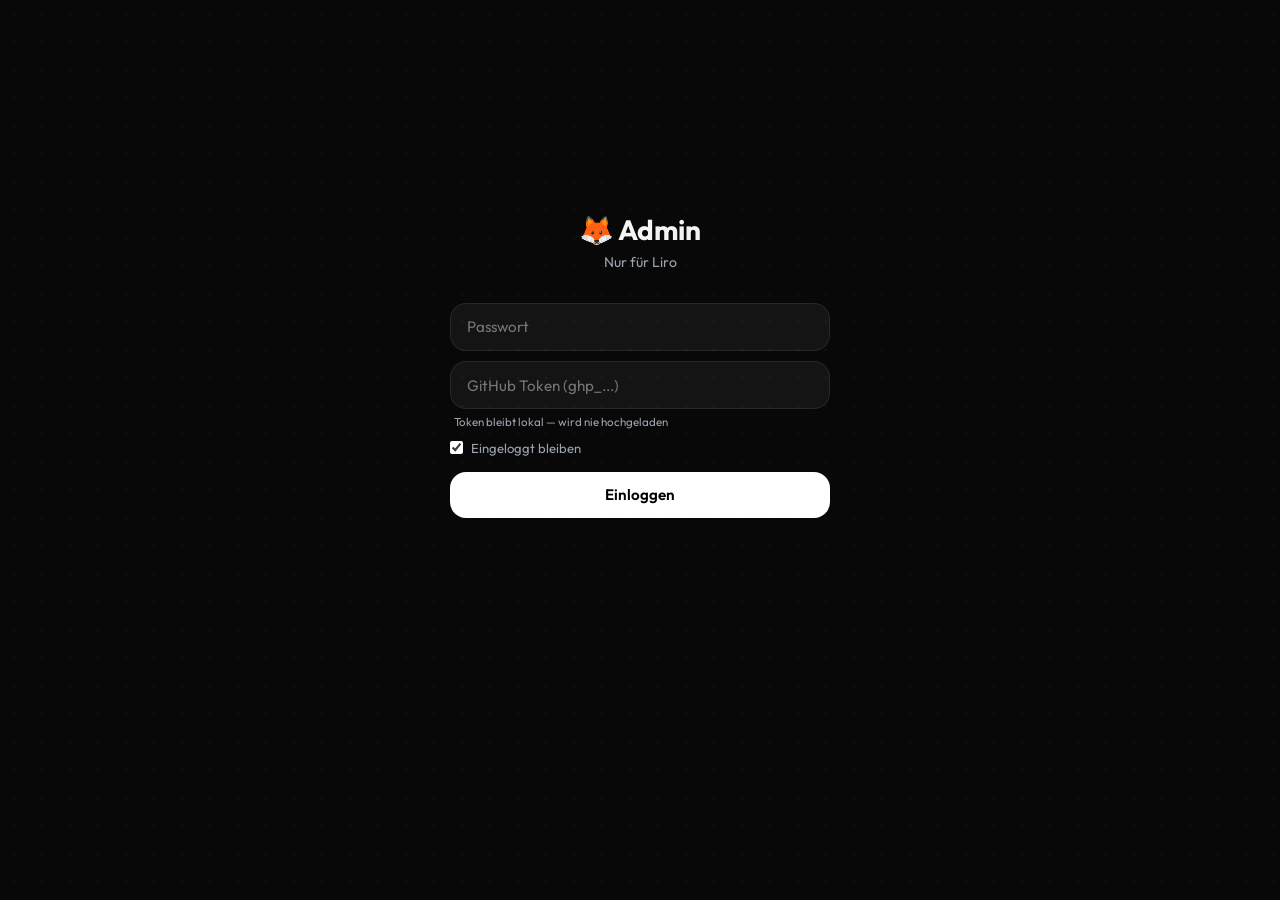
==== admin/index.html @ 48fbfc2f "Update index.html" ====
<!DOCTYPE html>
<html lang="de">
<head>
  <meta charset="UTF-8">
  <meta name="viewport" content="width=device-width, initial-scale=1.0">
  <title>Liro — Admin</title>
  <meta name="robots" content="noindex, nofollow">
  <link rel="preconnect" href="https://fonts.googleapis.com">
  <link href="https://fonts.googleapis.com/css2?family=Outfit:wght@400;500;600;700&display=swap" rel="stylesheet">
  <style>
    *, *::before, *::after { box-sizing: border-box; margin: 0; padding: 0; }
    :root { --bg: #080808; --surface: rgba(255,255,255,0.05); --border: rgba(255,255,255,0.08); --text: #f4f4f5; --text-muted: #9ca3af; --radius: 16px; }
    body { font-family: "Outfit", system-ui, sans-serif; background: var(--bg); background-image: radial-gradient(rgba(255,255,255,0.04) 1px, transparent 1px); background-size: 28px 28px; color: var(--text); min-height: 100dvh; display: flex; align-items: flex-start; justify-content: center; padding: 2rem 1.25rem 4rem; }
    .login { width: 100%; max-width: 380px; text-align: center; margin-top: 20vh; }
    .login__title { font-size: 1.75rem; font-weight: 700; margin-bottom: 0.35rem; }
    .login__sub { font-size: 0.88rem; color: var(--text-muted); margin-bottom: 2rem; }
    .input { width: 100%; padding: 0.85rem 1rem; background: var(--surface); border: 1px solid var(--border); border-radius: var(--radius); color: var(--text); font-family: inherit; font-size: 0.95rem; outline: none; margin-bottom: 0.65rem; transition: border-color 0.2s; }
    .input:focus { border-color: rgba(255,255,255,0.3); }
    .input__hint { font-size: 0.72rem; color: var(--text-muted); text-align: left; margin-top: -0.35rem; margin-bottom: 0.65rem; padding-left: 0.25rem; }
    .remember-row { display: flex; align-items: center; gap: 0.5rem; margin-bottom: 1rem; font-size: 0.82rem; color: var(--text-muted); cursor: pointer; text-align: left; }
    .remember-row input { width: auto; margin: 0; accent-color: white; cursor: pointer; }
    .btn { display: inline-flex; align-items: center; justify-content: center; gap: 0.5rem; width: 100%; padding: 0.85rem 1rem; font-family: inherit; font-size: 0.95rem; font-weight: 600; color: #000; background: #fff; border: none; border-radius: var(--radius); cursor: pointer; transition: opacity 0.2s, transform 0.2s; }
    .btn:hover { opacity: 0.9; transform: translateY(-2px); }
    .btn:disabled { opacity: 0.4; cursor: not-allowed; transform: none; }
    .btn--ghost { background: var(--surface); border: 1px solid var(--border); color: var(--text); width: auto; padding: 0.55rem 1rem; font-size: 0.82rem; }
    .login__error { color: #ff6b6b; font-size: 0.82rem; margin-top: 0.65rem; display: none; }

    .admin { display: none; width: 100%; max-width: 740px; }
    .admin__header { display: flex; align-items: center; justify-content: space-between; margin-bottom: 1.5rem; }
    .admin__title { font-size: 1.4rem; font-weight: 700; }

    .tabs { display: flex; gap: 0; margin-bottom: 1.75rem; border-bottom: 1px solid var(--border); overflow-x: auto; scrollbar-width: none; }
    .tabs::-webkit-scrollbar { display: none; }
    .tab-btn { flex-shrink: 0; padding: 0.6rem 1rem; font-family: inherit; font-size: 0.82rem; font-weight: 600; color: var(--text-muted); background: none; border: none; border-bottom: 2px solid transparent; cursor: pointer; transition: color 0.2s, border-color 0.2s; margin-bottom: -1px; white-space: nowrap; }
    .tab-btn.is-active { color: var(--text); border-bottom-color: white; }
    .tab-panel { display: none; }
    .tab-panel.is-active { display: block; }

    .card { background: var(--surface); border: 1px solid var(--border); border-radius: var(--radius); padding: 1.5rem; margin-bottom: 1.25rem; }
    .card__title { font-size: 0.68rem; font-weight: 600; letter-spacing: 0.12em; text-transform: uppercase; color: var(--text-muted); margin-bottom: 1rem; padding-bottom: 0.6rem; border-bottom: 1px solid var(--border); }

    .field { margin-bottom: 1rem; }
    .field:last-child { margin-bottom: 0; }
    .field__label { font-size: 0.72rem; font-weight: 600; color: var(--text-muted); margin-bottom: 0.4rem; display: block; text-transform: uppercase; letter-spacing: 0.07em; }
    .field__input, .field__textarea { width: 100%; padding: 0.75rem 0.9rem; background: rgba(255,255,255,0.04); border: 1px solid var(--border); border-radius: 10px; color: var(--text); font-family: inherit; font-size: 0.9rem; outline: none; transition: border-color 0.2s; }
    .field__input:focus, .field__textarea:focus { border-color: rgba(255,255,255,0.3); }
    .field__textarea { resize: vertical; min-height: 80px; line-height: 1.6; }
    .field__hint { font-size: 0.7rem; color: var(--text-muted); margin-top: 0.3rem; }
    .fields-2 { display: grid; grid-template-columns: 1fr 1fr; gap: 0.75rem; }
    .fields-3 { display: grid; grid-template-columns: 1fr 1fr 1fr; gap: 0.75rem; }

    /* Kollegen Editor */
    .collab-editor { display: flex; flex-direction: column; gap: 0.75rem; }
    .collab-row { display: grid; grid-template-columns: 1fr 1fr 1fr; gap: 0.65rem; align-items: end; background: rgba(255,255,255,0.03); border: 1px solid var(--border); border-radius: 12px; padding: 1rem; }
    .collab-row__del { width: 100%; padding: 0.6rem; font-family: inherit; font-size: 0.78rem; font-weight: 600; color: #ff6b6b; background: rgba(255,107,107,0.08); border: 1px solid rgba(255,107,107,0.2); border-radius: 8px; cursor: pointer; transition: background 0.2s; }
    .collab-row__del:hover { background: rgba(255,107,107,0.15); }
    .add-collab-btn { display: flex; align-items: center; justify-content: center; gap: 0.4rem; width: 100%; padding: 0.75rem; font-family: inherit; font-size: 0.85rem; font-weight: 600; color: var(--text-muted); background: rgba(255,255,255,0.03); border: 1px dashed var(--border); border-radius: 12px; cursor: pointer; transition: border-color 0.2s, color 0.2s; margin-top: 0.5rem; }
    .add-collab-btn:hover { border-color: rgba(255,255,255,0.25); color: var(--text); }

    /* Links Editor */
    .link-row { display: grid; grid-template-columns: 80px 1fr 1fr; gap: 0.65rem; align-items: end; background: rgba(255,255,255,0.03); border: 1px solid var(--border); border-radius: 12px; padding: 1rem; margin-bottom: 0.75rem; }
    .link-platform { font-size: 0.78rem; font-weight: 700; color: var(--text-muted); padding-top: 0.5rem; }

    /* Upload */
    .upload-zone { border: 2px dashed var(--border); border-radius: 12px; padding: 2rem 1.5rem; text-align: center; cursor: pointer; transition: border-color 0.2s, background 0.2s; margin-bottom: 1rem; }
    .upload-zone:hover, .upload-zone.drag-over { border-color: rgba(255,255,255,0.3); background: rgba(255,255,255,0.03); }
    .upload-zone__icon { font-size: 1.75rem; margin-bottom: 0.4rem; }
    .upload-zone__text { font-size: 0.88rem; color: var(--text-muted); }
    .upload-zone__text strong { color: var(--text); }
    #file-input { display: none; }
    .preview-grid { display: grid; grid-template-columns: repeat(auto-fill, minmax(110px, 1fr)); gap: 0.65rem; margin-bottom: 1rem; }
    .preview-item { position: relative; aspect-ratio: 4/3; border-radius: 10px; overflow: hidden; border: 1px solid var(--border); }
    .preview-item img { width: 100%; height: 100%; object-fit: cover; display: block; }
    .preview-item__remove { position: absolute; top: 4px; right: 4px; width: 22px; height: 22px; background: rgba(0,0,0,0.8); border: 1px solid rgba(255,255,255,0.2); border-radius: 50%; color: white; font-size: 0.8rem; cursor: pointer; display: flex; align-items: center; justify-content: center; }
    .preview-item__name { position: absolute; bottom: 0; left: 0; right: 0; background: rgba(0,0,0,0.65); font-size: 0.6rem; padding: 3px 5px; color: var(--text-muted); white-space: nowrap; overflow: hidden; text-overflow: ellipsis; }
    .current-grid { display: grid; grid-template-columns: repeat(auto-fill, minmax(100px, 1fr)); gap: 0.65rem; }
    .current-item { position: relative; aspect-ratio: 4/3; border-radius: 10px; overflow: hidden; border: 1px solid var(--border); }
    .current-item img { width: 100%; height: 100%; object-fit: cover; display: block; }
    .current-item__label { position: absolute; bottom: 0; left: 0; right: 0; background: rgba(0,0,0,0.7); font-size: 0.62rem; padding: 3px 5px; color: var(--text-muted); text-align: center; }
    .gallery-editor { display: flex; flex-direction: column; gap: 1rem; }
    .gallery-editor-item { display: grid; grid-template-columns: 110px 1fr; gap: 1rem; align-items: start; background: rgba(255,255,255,0.03); border: 1px solid var(--border); border-radius: 12px; padding: 1rem; }
    .gallery-editor-item__img { aspect-ratio: 4/3; border-radius: 8px; overflow: hidden; border: 1px solid var(--border); }
    .gallery-editor-item__img img { width: 100%; height: 100%; object-fit: cover; display: block; }
    .gallery-editor-item__fields { display: flex; flex-direction: column; gap: 0.6rem; }
    .gallery-editor-item__name { font-size: 0.68rem; font-weight: 600; color: var(--text-muted); text-transform: uppercase; letter-spacing: 0.07em; }

    .status { font-size: 0.82rem; padding: 0.65rem 0.85rem; border-radius: 10px; margin-top: 0.75rem; display: none; }
    .status--success { background: rgba(74,222,128,0.1); border: 1px solid rgba(74,222,128,0.2); color: #4ade80; }
    .status--error { background: rgba(255,107,107,0.1); border: 1px solid rgba(255,107,107,0.2); color: #ff6b6b; }
    .status--loading { background: rgba(255,255,255,0.05); border: 1px solid var(--border); color: var(--text-muted); }
    .progress-bar-wrap { height: 4px; background: rgba(255,255,255,0.08); border-radius: 99px; overflow: hidden; margin-top: 0.75rem; display: none; }
    .progress-bar { height: 100%; background: white; border-radius: 99px; width: 0%; transition: width 0.3s ease; }

    @media (max-width: 520px) {
      .fields-2, .fields-3, .collab-row, .link-row { grid-template-columns: 1fr; }
      .gallery-editor-item { grid-template-columns: 80px 1fr; }
    }
  </style>
</head>
<body>

  <div class="login" id="login-screen">
    <p class="login__title">🦊 Admin</p>
    <p class="login__sub">Nur für Liro</p>
    <input type="password" class="input" id="pw-input" placeholder="Passwort">
    <input type="password" class="input" id="token-input" placeholder="GitHub Token (ghp_...)">
    <p class="input__hint">Token bleibt lokal — wird nie hochgeladen</p>
    <label class="remember-row"><input type="checkbox" id="remember-me" checked> Eingeloggt bleiben</label>
    <button class="btn" id="pw-btn">Einloggen</button>
    <p class="login__error" id="pw-error"></p>
  </div>

  <div class="admin" id="admin-panel">
    <div class="admin__header">
      <p class="admin__title">🦊 Admin</p>
      <button class="btn btn--ghost" id="logout-btn">Ausloggen</button>
    </div>
    <div class="tabs">
      <button class="tab-btn is-active" data-tab="gallery">📸 Galerie</button>
      <button class="tab-btn" data-tab="captions">✍️ Bild-Texte</button>
      <button class="tab-btn" data-tab="profil">👤 Profil</button>
      <button class="tab-btn" data-tab="links">🔗 Links & Kollegen</button>
    </div>

    <!-- Tab: Galerie -->
    <div class="tab-panel is-active" id="tab-gallery">
      <div class="card">
        <p class="card__title">Bilder hochladen</p>
        <div class="upload-zone" id="upload-zone">
          <div class="upload-zone__icon">📸</div>
          <p class="upload-zone__text"><strong>Klicken</strong> oder Bilder reinziehen</p>
          <p class="upload-zone__text" style="font-size:0.78rem;margin-top:0.3rem">PNG, JPG — mehrere gleichzeitig</p>
        </div>
        <input type="file" id="file-input" accept="image/png,image/jpeg,image/webp" multiple>
        <div class="preview-grid" id="preview-grid"></div>
        <button class="btn" id="upload-btn" disabled>Hochladen</button>
        <div class="progress-bar-wrap" id="progress-wrap"><div class="progress-bar" id="progress-bar"></div></div>
        <div class="status" id="upload-status"></div>
      </div>
      <div class="card">
        <p class="card__title">Aktuelle Galerie</p>
        <div class="current-grid" id="current-grid"><p style="font-size:0.82rem;color:var(--text-muted)">Lädt...</p></div>
      </div>
    </div>

    <!-- Tab: Bild-Texte -->
    <div class="tab-panel" id="tab-captions">
      <div class="card">
        <p class="card__title">Titel & Text pro Bild</p>
        <p style="font-size:0.82rem;color:var(--text-muted);margin-bottom:1.25rem">Wird unter dem Bild angezeigt wenn man es in der Lightbox öffnet.</p>
        <div class="gallery-editor" id="gallery-editor"><p style="font-size:0.82rem;color:var(--text-muted)">Lädt...</p></div>
        <button class="btn" id="save-captions-btn" style="margin-top:1.25rem">💾 Bild-Texte speichern</button>
        <div class="status" id="captions-status"></div>
      </div>
    </div>

    <!-- Tab: Profil -->
    <div class="tab-panel" id="tab-profil">
      <div class="card">
        <p class="card__title">Hauptseite — Profil</p>
        <div class="field"><label class="field__label">Name</label><input class="field__input" id="ed-name" value="Liro"></div>
        <div class="field"><label class="field__label">Badge</label><input class="field__input" id="ed-badge" value="VRChat Creator"></div>
        <div class="field"><label class="field__label">Tags (kommagetrennt)</label><input class="field__input" id="ed-tags" value="🦊 Fox, VR, DE"><p class="field__hint">Beispiel: 🦊 Fox, VR, DE</p></div>
        <div class="field"><label class="field__label">Catchphrase</label><input class="field__input" id="ed-catchphrase" value="Direkt, ehrlich & viel Quatsch :3"></div>
        <div class="field"><label class="field__label">Bio (Kurztext)</label><input class="field__input" id="ed-bio" value="VRChat · Streams · Content"></div>
      </div>
      <div class="card">
        <p class="card__title">Über mich — Steckbrief</p>
        <div class="fields-2">
          <div class="field"><label class="field__label">Name</label><input class="field__input" id="ed-fact-name" value="Liro / Leon"></div>
          <div class="field"><label class="field__label">Alter</label><input class="field__input" id="ed-fact-age" value="19"></div>
          <div class="field"><label class="field__label">Größe</label><input class="field__input" id="ed-fact-height" value="1,78 m"></div>
          <div class="field"><label class="field__label">Herkunft</label><input class="field__input" id="ed-fact-origin" value="🇩🇪 Deutschland"></div>
        </div>
      </div>
      <div class="card">
        <p class="card__title">Über mich — Texte</p>
        <div class="field"><label class="field__label">Zitat (kursiv im Hero)</label><input class="field__input" id="ed-quote" value="Direkt, ehrlich & viel Quatsch :3"></div>
        <div class="field"><label class="field__label">Absatz 1</label><textarea class="field__textarea" id="ed-bio1">Moin — ich bin Liro und mache vor allem VRChat-Content: streame, schneide Videos und viel Chaos mit der Community :3</textarea></div>
        <div class="field"><label class="field__label">Absatz 2</label><textarea class="field__textarea" id="ed-bio2">Ich bin eine direkte Person und freue mich immer über neue Bekanntschaften. Wenn du quatschen oder mitmachen willst, meld dich gern!</textarea></div>
      </div>
      <button class="btn" id="save-profil-btn">💾 Profil speichern</button>
      <div class="status" id="profil-status"></div>
    </div>

    <!-- Tab: Links & Kollegen -->
    <div class="tab-panel" id="tab-links">
      <div class="card">
        <p class="card__title">Social Links</p>
        <div id="links-editor">
          <div class="link-row"><div class="link-platform">TikTok</div><div class="field"><label class="field__label">Label</label><input class="field__input" data-link="tiktok" data-type="label" value="TikTok"></div><div class="field"><label class="field__label">Hint</label><input class="field__input" data-link="tiktok" data-type="hint" value="Hauptplattform — @liro7160"></div></div>
          <div class="link-row"><div class="link-platform">Discord</div><div class="field"><label class="field__label">Label</label><input class="field__input" data-link="discord" data-type="label" value="Discord"></div><div class="field"><label class="field__label">Hint</label><input class="field__input" data-link="discord" data-type="hint" value="Liro/Ryio Community Server"></div></div>
          <div class="link-row"><div class="link-platform">Twitch</div><div class="field"><label class="field__label">Label</label><input class="field__input" data-link="twitch" data-type="label" value="Twitch"></div><div class="field"><label class="field__label">Hint</label><input class="field__input" data-link="twitch" data-type="hint" value="Streams & Just Chatting"></div></div>
          <div class="link-row"><div class="link-platform">YouTube</div><div class="field"><label class="field__label">Label</label><input class="field__input" data-link="youtube" data-type="label" value="YouTube"></div><div class="field"><label class="field__label">Hint</label><input class="field__input" data-link="youtube" data-type="hint" value=""></div></div>
          <div class="link-row"><div class="link-platform">Telegram</div><div class="field"><label class="field__label">Label</label><input class="field__input" data-link="telegram" data-type="label" value="Telegram"></div><div class="field"><label class="field__label">Hint</label><input class="field__input" data-link="telegram" data-type="hint" value="@Liro025"></div></div>
          <div class="link-row"><div class="link-platform">VRChat</div><div class="field"><label class="field__label">Label</label><input class="field__input" data-link="vrchat" data-type="label" value="VRChat"></div><div class="field"><label class="field__label">Hint</label><input class="field__input" data-link="vrchat" data-type="hint" value="Add mich — Liro0"></div></div>
          <div class="link-row"><div class="link-platform">Ko-fi</div><div class="field"><label class="field__label">Label</label><input class="field__input" data-link="kofi" data-type="label" value="Ko-fi"></div><div class="field"><label class="field__label">Hint</label><input class="field__input" data-link="kofi" data-type="hint" value="Ko-fi Seite"></div></div>
        </div>
        <button class="btn" id="save-links-btn" style="margin-top:1.25rem">💾 Links speichern</button>
        <div class="status" id="links-status"></div>
      </div>

      <div class="card">
        <p class="card__title">Kollegen & Freunde</p>
        <div class="collab-editor" id="collab-editor">
          <div class="collab-row">
            <div class="field"><label class="field__label">Name</label><input class="field__input collab-name" value="Ryio"></div>
            <div class="field"><label class="field__label">TikTok URL</label><input class="field__input collab-url" value="https://www.tiktok.com/@fluffy_ryio"></div>
            <button class="collab-row__del">Entfernen</button>
          </div>
          <div class="collab-row">
            <div class="field"><label class="field__label">Name</label><input class="field__input collab-name" value="DragonPro"></div>
            <div class="field"><label class="field__label">TikTok URL</label><input class="field__input collab-url" value="https://www.tiktok.com/@dragonpro08"></div>
            <button class="collab-row__del">Entfernen</button>
          </div>
          <div class="collab-row">
            <div class="field"><label class="field__label">Name</label><input class="field__input collab-name" value="Linxy"></div>
            <div class="field"><label class="field__label">TikTok URL</label><input class="field__input collab-url" value="https://www.tiktok.com/@lynxi.vrc"></div>
            <button class="collab-row__del">Entfernen</button>
          </div>
          <div class="collab-row">
            <div class="field"><label class="field__label">Name</label><input class="field__input collab-name" value="Kieran"></div>
            <div class="field"><label class="field__label">TikTok URL</label><input class="field__input collab-url" value="https://www.tiktok.com/@kieran.catto"></div>
            <button class="collab-row__del">Entfernen</button>
          </div>
          <div class="collab-row">
            <div class="field"><label class="field__label">Name</label><input class="field__input collab-name" value="Rakurim"></div>
            <div class="field"><label class="field__label">TikTok URL</label><input class="field__input collab-url" value="https://www.tiktok.com/@rakurimde"></div>
            <button class="collab-row__del">Entfernen</button>
          </div>
          <div class="collab-row">
            <div class="field"><label class="field__label">Name</label><input class="field__input collab-name" value="Xarrax"></div>
            <div class="field"><label class="field__label">TikTok URL</label><input class="field__input collab-url" value="https://www.tiktok.com/@xarrax.official"></div>
            <button class="collab-row__del">Entfernen</button>
          </div>
        </div>
        <button class="add-collab-btn" id="add-collab-btn">+ Person hinzufügen</button>
        <button class="btn" id="save-collabs-btn" style="margin-top:1rem">💾 Kollegen speichern</button>
        <div class="status" id="collabs-status"></div>
      </div>
    </div>
  </div>

<script>
  var GITHUB_USER = "Lirolol007";
  var GITHUB_REPO = "Meine-Socials";
  var ADMIN_PASSWORD = "DEIN_PASSWORT_HIER";
  var githubToken = "";
  var pendingFiles = [];
  var galleryFiles = [];
  var captionsData = {};

  function toBase64(str) {
    var bytes = new TextEncoder().encode(str);
    var binary = String.fromCharCode.apply(null, bytes);
    return btoa(binary);
  }
  function fromBase64(str) {
    var binary = atob(str);
    var bytes = new Uint8Array(binary.length);
    for (var i = 0; i < binary.length; i++) bytes[i] = binary.charCodeAt(i);
    return new TextDecoder().decode(bytes);
  }

  /* Auto-Login */
  window.addEventListener("load", function() {
    var saved = localStorage.getItem("liro_admin_v2");
    if (saved) {
      try { var d = JSON.parse(saved); if (d.token && d.token.startsWith("ghp_")) { githubToken = d.token; showAdmin(); } } catch(e) {}
    }
  });

  document.getElementById("pw-btn").addEventListener("click", tryLogin);
  ["pw-input","token-input"].forEach(function(id) {
    document.getElementById(id).addEventListener("keydown", function(e) { if (e.key === "Enter") tryLogin(); });
  });

  function tryLogin() {
    var pw = document.getElementById("pw-input").value;
    var token = document.getElementById("token-input").value.trim();
    var err = document.getElementById("pw-error");
    if (!token.startsWith("ghp_")) {
      err.style.display = "block"; err.textContent = "Token ungültig — muss mit ghp_ anfangen!"; return;
    }
    if (pw !== ADMIN_PASSWORD) {
      err.style.display = "block"; err.textContent = "Falsches Passwort!"; return;
    }
    githubToken = token;
    if (document.getElementById("remember-me").checked) localStorage.setItem("liro_admin_v2", JSON.stringify({ token: token }));
    showAdmin();
  }

  function showAdmin() {
    document.getElementById("login-screen").style.display = "none";
    document.getElementById("admin-panel").style.display = "block";
    loadCurrentImages();
    loadCaptionsEditor();
    loadProfilFromRepo();
    loadLinksFromRepo();
  }

  document.getElementById("logout-btn").addEventListener("click", function() { localStorage.removeItem("liro_admin_v2"); location.reload(); });

  /* Tabs */
  document.querySelectorAll(".tab-btn").forEach(function(btn) {
    btn.addEventListener("click", function() {
      document.querySelectorAll(".tab-btn").forEach(function(b) { b.classList.remove("is-active"); });
      document.querySelectorAll(".tab-panel").forEach(function(p) { p.classList.remove("is-active"); });
      btn.classList.add("is-active");
      document.getElementById("tab-" + btn.dataset.tab).classList.add("is-active");
      if (btn.dataset.tab === "profil") loadProfilFromRepo();
      if (btn.dataset.tab === "links") loadLinksFromRepo();
    });
  });

  /* Upload */
  var zone = document.getElementById("upload-zone");
  var fileInput = document.getElementById("file-input");
  zone.addEventListener("click", function() { fileInput.click(); });
  zone.addEventListener("dragover", function(e) { e.preventDefault(); zone.classList.add("drag-over"); });
  zone.addEventListener("dragleave", function() { zone.classList.remove("drag-over"); });
  zone.addEventListener("drop", function(e) { e.preventDefault(); zone.classList.remove("drag-over"); addFiles(Array.from(e.dataTransfer.files)); });
  fileInput.addEventListener("change", function() { addFiles(Array.from(fileInput.files)); fileInput.value = ""; });

  function addFiles(files) { files.forEach(function(f) { if (f.type.startsWith("image/")) pendingFiles.push(f); }); renderPreviews(); }
  function renderPreviews() {
    var grid = document.getElementById("preview-grid");
    grid.innerHTML = "";
    pendingFiles.forEach(function(f, i) {
      var item = document.createElement("div");
      item.className = "preview-item";
      item.innerHTML = '<img src="' + URL.createObjectURL(f) + '"><span class="preview-item__name">' + f.name + '</span><button class="preview-item__remove" data-i="' + i + '">×</button>';
      grid.appendChild(item);
    });
    grid.querySelectorAll(".preview-item__remove").forEach(function(btn) {
      btn.addEventListener("click", function() { pendingFiles.splice(parseInt(btn.dataset.i), 1); renderPreviews(); });
    });
    document.getElementById("upload-btn").disabled = pendingFiles.length === 0;
  }

  document.getElementById("upload-btn").addEventListener("click", uploadFiles);
  async function uploadFiles() {
    var btn = document.getElementById("upload-btn");
    var progressWrap = document.getElementById("progress-wrap");
    var progressBar = document.getElementById("progress-bar");
    btn.disabled = true; progressWrap.style.display = "block";
    showStatus("upload-status", "loading", "Wird hochgeladen...");
    var existing = await getGalleryFiles();
    var nextNum = existing.length + 1; var done = 0;
    for (var i = 0; i < pendingFiles.length; i++) {
      var file = pendingFiles[i];
      var ext = file.name.split(".").pop().toLowerCase();
      var filename = "gallery" + nextNum + "." + ext; nextNum++;
      try {
        var b64 = await fileToBase64(file);
        await githubPut(filename, b64, "Galerie: " + filename); done++;
        progressBar.style.width = Math.round((done / pendingFiles.length) * 100) + "%";
      } catch(e) { showStatus("upload-status", "error", "Fehler: " + e.message); btn.disabled = false; return; }
    }
    pendingFiles = []; renderPreviews();
    showStatus("upload-status", "success", done + " Bild(er) hochgeladen! Live in ~30 Sek.");
    progressWrap.style.display = "none"; progressBar.style.width = "0%";
    setTimeout(function() { loadCurrentImages(); loadCaptionsEditor(); }, 3000);
  }

  /* Bild-Texte */
  async function loadCaptionsEditor() {
    var editor = document.getElementById("gallery-editor");
    editor.innerHTML = "<p style='font-size:0.82rem;color:var(--text-muted)'>Lädt...</p>";
    try {
      var res = await fetch("https://api.github.com/repos/" + GITHUB_USER + "/" + GITHUB_REPO + "/contents/gallery-captions.json", { headers: { "Authorization": "token " + githubToken } });
      if (res.ok) { var data = await res.json(); captionsData = JSON.parse(fromBase64(data.content.replace(/\n/g,""))); }
    } catch(e) { captionsData = {}; }
    galleryFiles = await getGalleryFiles();
    if (!galleryFiles.length) { editor.innerHTML = "<p style='font-size:0.82rem;color:var(--text-muted)'>Noch keine Bilder</p>"; return; }
    editor.innerHTML = "";
    galleryFiles.forEach(function(f) {
      var cap = captionsData[f.name] || { title: "", text: "" };
      var item = document.createElement("div");
      item.className = "gallery-editor-item";
      item.innerHTML = '<div class="gallery-editor-item__img"><img src="' + f.download_url + '" loading="lazy"></div>' +
        '<div class="gallery-editor-item__fields"><p class="gallery-editor-item__name">' + f.name + '</p>' +
        '<div class="field"><label class="field__label">Titel</label><input class="field__input" data-file="' + f.name + '" data-type="title" value="' + (cap.title||"") + '" placeholder="Titel..."></div>' +
        '<div class="field"><label class="field__label">Text</label><textarea class="field__textarea" data-file="' + f.name + '" data-type="text" rows="3" placeholder="Beschreibung...">' + (cap.text||"") + '</textarea></div></div>';
      editor.appendChild(item);
    });
  }

  document.getElementById("save-captions-btn").addEventListener("click", async function() {
    showStatus("captions-status", "loading", "Wird gespeichert...");
    this.disabled = true;
    document.querySelectorAll("[data-file][data-type='title']").forEach(function(el) { if (!captionsData[el.dataset.file]) captionsData[el.dataset.file] = {}; captionsData[el.dataset.file].title = el.value; });
    document.querySelectorAll("[data-file][data-type='text']").forEach(function(el) { if (!captionsData[el.dataset.file]) captionsData[el.dataset.file] = {}; captionsData[el.dataset.file].text = el.value; });
    try {
      var sha = await getFileSha("gallery-captions.json");
      var body = { message: "Admin: Bild-Texte", content: toBase64(JSON.stringify(captionsData, null, 2)) };
      if (sha) body.sha = sha;
      await fetch("https://api.github.com/repos/" + GITHUB_USER + "/" + GITHUB_REPO + "/contents/gallery-captions.json", { method: "PUT", headers: { "Authorization": "token " + githubToken, "Content-Type": "application/json" }, body: JSON.stringify(body) });
      showStatus("captions-status", "success", "Gespeichert! Live in ~30 Sek.");
    } catch(e) { showStatus("captions-status", "error", "Fehler: " + e.message); }
    this.disabled = false;
  });

  /* Profil speichern */
  document.getElementById("save-profil-btn").addEventListener("click", async function() {
    showStatus("profil-status", "loading", "Wird gespeichert...");
    this.disabled = true;
    try {
      var file = await getFileContent("index.html");
      var html = file.content;
      var name = v("ed-name"), badge = v("ed-badge"), catchphrase = v("ed-catchphrase"), bio = v("ed-bio");
      var tags = v("ed-tags").split(",").map(function(t){ return t.trim(); });
      var factName = v("ed-fact-name"), factAge = v("ed-fact-age"), factHeight = v("ed-fact-height"), factOrigin = v("ed-fact-origin");
      var quote = v("ed-quote"), bio1 = v("ed-bio1"), bio2 = v("ed-bio2");

      html = replaceTag(html, 'h1 class="name"', "h1", name);
      html = replaceTag(html, 'p class="badge"', "p", badge);
      html = replaceTag(html, 'p class="catchphrase"', "p", catchphrase.replace(/&/g,"&amp;"));
      html = replaceTag(html, 'p class="bio"', "p", bio + "<br>Willkommen :3");

      var tagsHtml = tags.map(function(t){ return '<span class="tag">' + t + '</span>'; }).join("\n        ");
      html = html.replace(/(<div class="tags"[^>]*>)([\s\S]*?)(<\/div>)/, function(m, open, content, close) { return open + "\n        " + tagsHtml + "\n      " + close; });

      var factVals = [factName, factAge, factHeight, factOrigin];
      var fi = 0;
      html = html.replace(/<span class="ao-fact__val">[\s\S]*?<\/span>/g, function(m) { return fi < factVals.length ? '<span class="ao-fact__val">' + factVals[fi++] + '</span>' : m; });

      html = replaceTag(html, 'p class="ao-hero__quote"', "p", "„" + quote.replace(/&/g,"&amp;") + "\u201c");
      html = html.replace(/(<div class="ao-text-block">[\s\S]*?<p>)([\s\S]*?)(<\/p>[\s\S]*?<p>)([\s\S]*?)(<\/p>[\s\S]*?<\/div>)/, "$1" + bio1 + "$3" + bio2 + "$5");

      await pushHtml(html);
      showStatus("profil-status", "success", "Gespeichert! Live in ~30 Sek.");
    } catch(e) { showStatus("profil-status", "error", "Fehler: " + e.message); }
    this.disabled = false;
  });

  /* Links speichern */
  document.getElementById("save-links-btn").addEventListener("click", async function() {
    showStatus("links-status", "loading", "Wird gespeichert...");
    this.disabled = true;
    try {
      var file = await getFileContent("index.html");
      var html = file.content;
      document.querySelectorAll("[data-link]").forEach(function(el) {
        var brand = el.dataset.link, type = el.dataset.type, val = el.value;
        if (type === "label") {
          html = html.replace(new RegExp('(data-brand="' + brand + '"[\\s\\S]*?<span class="link__label">)[\\s\\S]*?(<\\/span>)'), "$1" + val + "$2");
        } else if (type === "hint") {
          var hintRx = new RegExp('(data-brand="' + brand + '"[\\s\\S]*?<span class="link__hint">)[\\s\\S]*?(<\\/span>)');
          if (val) html = html.replace(hintRx, "$1" + val + "$2");
        }
      });
      await pushHtml(html);
      showStatus("links-status", "success", "Gespeichert! Live in ~30 Sek.");
    } catch(e) { showStatus("links-status", "error", "Fehler: " + e.message); }
    this.disabled = false;
  });

  /* Kollegen */
  function bindDelButtons() {
    document.querySelectorAll(".collab-row__del").forEach(function(btn) {
      btn.onclick = function() { btn.closest(".collab-row").remove(); };
    });
  }
  bindDelButtons();

  document.getElementById("add-collab-btn").addEventListener("click", function() {
    var row = document.createElement("div");
    row.className = "collab-row";
    row.innerHTML = '<div class="field"><label class="field__label">Name</label><input class="field__input collab-name" value=""></div><div class="field"><label class="field__label">TikTok URL</label><input class="field__input collab-url" value="https://www.tiktok.com/@"></div><button class="collab-row__del">Entfernen</button>';
    document.getElementById("collab-editor").appendChild(row);
    bindDelButtons();
  });

  document.getElementById("save-collabs-btn").addEventListener("click", async function() {
    showStatus("collabs-status", "loading", "Wird gespeichert...");
    this.disabled = true;
    try {
      var file = await getFileContent("index.html");
      var html = file.content;
      var collabs = [];
      document.querySelectorAll(".collab-row").forEach(function(row) {
        var name = row.querySelector(".collab-name").value.trim();
        var url = row.querySelector(".collab-url").value.trim();
        if (name && url) collabs.push({ name: name, url: url, initial: name.charAt(0).toUpperCase() });
      });
      var collabHtml = collabs.map(function(c) {
        var tiktokHandle = c.url.includes("@") ? c.url.split("@")[1].split("?")[0] : "";
        return '<li class="collab-card">\n' +
          '            <div class="collab-card__avatar-wrap">\n' +
          '              <img class="collab-card__avatar" src="collabs/' + c.name.toLowerCase() + '.jpg" data-fallback="https://unavatar.io/tiktok/' + tiktokHandle + '" alt="' + c.name + '" width="44" height="44">\n' +
          '              <span class="collab-card__initials" aria-hidden="true">' + c.initial + '</span>\n' +
          '            </div>\n' +
          '            <div class="collab-card__info">\n' +
          '              <span class="collab-card__name">' + c.name + '</span>\n' +
          '              <a class="collab-card__btn" href="' + c.url + '" target="_blank" rel="noopener noreferrer">Zum Kanal</a>\n' +
          '            </div>\n' +
          '          </li>';
      }).join("\n          ");
      html = html.replace(/(<ul class="collab-list">)([\s\S]*?)(<\/ul>)/, "$1\n          " + collabHtml + "\n        $3");
      await pushHtml(html);
      showStatus("collabs-status", "success", "Gespeichert! Live in ~30 Sek.");
    } catch(e) { showStatus("collabs-status", "error", "Fehler: " + e.message); }
    this.disabled = false;
  });

  /* Profil aus Repo laden */
  async function loadProfilFromRepo() {
    try {
      var file = await getFileContent("index.html");
      var html = file.content;

      var get = function(rx) { var m = html.match(rx); return m ? m[1].replace(/&amp;/g,"&").replace(/&lt;/g,"<").replace(/&gt;/g,">").trim() : ""; };

      sv("ed-name",        get(/<h1 class="name">([\s\S]*?)<\/h1>/));
      sv("ed-badge",       get(/<p class="badge">([\s\S]*?)<\/p>/));
      sv("ed-catchphrase", get(/<p class="catchphrase">([\s\S]*?)<\/p>/));
      var bioRaw = get(/<p class="bio">([\s\S]*?)<\/p>/);
      sv("ed-bio", bioRaw.replace(/<br\s*\/?>\s*Willkommen :3/i,"").trim());

      var tagsRaw = html.match(/<div class="tags"[^>]*>([\s\S]*?)<\/div>/);
      if (tagsRaw) {
        var tagTexts = [];
        tagsRaw[1].replace(/<span class="tag">([\s\S]*?)<\/span>/g, function(m,t){ tagTexts.push(t.trim()); });
        sv("ed-tags", tagTexts.join(", "));
      }

      var facts = []; html.replace(/<span class="ao-fact__val">([\s\S]*?)<\/span>/g, function(m,v){ facts.push(v.trim()); });
      if (facts[0]) sv("ed-fact-name",   facts[0]);
      if (facts[1]) sv("ed-fact-age",    facts[1]);
      if (facts[2]) sv("ed-fact-height", facts[2]);
      if (facts[3]) sv("ed-fact-origin", facts[3]);

      var quoteRaw = get(/<p class="ao-hero__quote">([\s\S]*?)<\/p>/);
      sv("ed-quote", quoteRaw.replace(/^[„"]/, "").replace(/["""]$/, "").trim());

      var bioBlock = html.match(/<div class="ao-text-block">\s*<p>([\s\S]*?)<\/p>\s*<p>([\s\S]*?)<\/p>/);
      if (bioBlock) { sv("ed-bio1", bioBlock[1].trim()); sv("ed-bio2", bioBlock[2].trim()); }

      // Kollegen laden
      var collabEditor = document.getElementById("collab-editor");
      collabEditor.innerHTML = "";
      var collabMatches = html.matchAll ? html.matchAll(/<span class="collab-card__name">([\s\S]*?)<\/span>[\s\S]*?href="([^"]*)"[^>]*>Zum Kanal<\/a>/g) : [];
      var collabList = [];
      html.replace(/<span class="collab-card__name">([\s\S]*?)<\/span>[\s\S]*?href="([^"]*)"[^>]*>Zum Kanal<\/a>/g, function(m, name, url) {
        collabList.push({ name: name.trim(), url: url.trim() });
      });
      collabList.forEach(function(c) {
        var row = document.createElement("div");
        row.className = "collab-row";
        row.innerHTML = '<div class="field"><label class="field__label">Name</label><input class="field__input collab-name" value="' + c.name + '"></div><div class="field"><label class="field__label">TikTok URL</label><input class="field__input collab-url" value="' + c.url + '"></div><button class="collab-row__del">Entfernen</button>';
        collabEditor.appendChild(row);
      });
      bindDelButtons();

    } catch(e) { console.warn("Profil laden fehlgeschlagen:", e.message); }
  }

  /* Links aus Repo laden */
  async function loadLinksFromRepo() {
    try {
      var file = await getFileContent("index.html");
      var html = file.content;
      document.querySelectorAll("[data-link]").forEach(function(el) {
        var brand = el.dataset.link, type = el.dataset.type;
        if (type === "label") {
          var m = html.match(new RegExp('data-brand="' + brand + '"[\\s\\S]*?<span class="link__label">([\\s\\S]*?)<\\/span>'));
          if (m) el.value = m[1].trim();
        } else if (type === "hint") {
          var m2 = html.match(new RegExp('data-brand="' + brand + '"[\\s\\S]*?<span class="link__hint">([\\s\\S]*?)<\\/span>'));
          if (m2) el.value = m2[1].trim();
        }
      });
    } catch(e) { console.warn("Links laden fehlgeschlagen:", e.message); }
  }

  function sv(id, val) { var el = document.getElementById(id); if (el && val !== undefined) el.value = val; }
  function v(id) { return document.getElementById(id).value; }

  function replaceTag(html, openAttr, tag, content) {
    var rx = new RegExp('<' + tag + ' ' + openAttr.replace(/[.*+?^${}()|[\]\\]/g,"\\$&") + '>([\\s\\S]*?)<\\/' + tag + '>');
    return html.replace(rx, "<" + tag + " " + openAttr + ">" + content + "</" + tag + ">");
  }

  async function getFileContent(filename) {
    var res = await fetch("https://api.github.com/repos/" + GITHUB_USER + "/" + GITHUB_REPO + "/contents/" + filename + "?t=" + Date.now(), { headers: { "Authorization": "token " + githubToken } });
    if (!res.ok) throw new Error("Datei konnte nicht geladen werden: " + res.status);
    var data = await res.json();
    return { content: fromBase64(data.content.replace(/\n/g,"")), sha: data.sha };
  }

  async function pushHtml(html) {
    var sha = await getFileSha("index.html");
    if (!sha) throw new Error("SHA konnte nicht geladen werden");
    var res = await fetch("https://api.github.com/repos/" + GITHUB_USER + "/" + GITHUB_REPO + "/contents/index.html", {
      method: "PUT",
      headers: { "Authorization": "token " + githubToken, "Content-Type": "application/json" },
      body: JSON.stringify({ message: "Admin: Seite aktualisiert", content: toBase64(html), sha: sha })
    });
    if (!res.ok) { var err = await res.json(); throw new Error(err.message || res.status); }
  }

  async function getFileSha(filename) {
    try {
      var res = await fetch("https://api.github.com/repos/" + GITHUB_USER + "/" + GITHUB_REPO + "/contents/" + filename + "?t=" + Date.now(), { headers: { "Authorization": "token " + githubToken } });
      if (res.ok) { var d = await res.json(); return d.sha; }
    } catch(e) {} return null;
  }

  async function getGalleryFiles() {
    try {
      var res = await fetch("https://api.github.com/repos/" + GITHUB_USER + "/" + GITHUB_REPO + "/contents/", { headers: { "Authorization": "token " + githubToken } });
      var files = await res.json();
      var imgs = files.filter(function(f) { return /^gallery\d+\./i.test(f.name); });
      imgs.sort(function(a,b) { return parseInt(a.name.match(/\d+/)[0]) - parseInt(b.name.match(/\d+/)[0]); });
      return imgs;
    } catch(e) { return []; }
  }

  async function githubPut(filename, base64Content, message) {
    var url = "https://api.github.com/repos/" + GITHUB_USER + "/" + GITHUB_REPO + "/contents/" + filename;
    var res = await fetch(url, { method: "PUT", headers: { "Authorization": "token " + githubToken, "Content-Type": "application/json" }, body: JSON.stringify({ message: message, content: base64Content }) });
    if (!res.ok) { var err = await res.json(); throw new Error(err.message || res.status); }
  }

  function fileToBase64(file) {
    return new Promise(function(resolve, reject) {
      var r = new FileReader(); r.onload = function() { resolve(r.result.split(",")[1]); }; r.onerror = reject; r.readAsDataURL(file);
    });
  }

  async function loadCurrentImages() {
    var grid = document.getElementById("current-grid");
    grid.innerHTML = "<p style='font-size:0.82rem;color:var(--text-muted)'>Lädt...</p>";
    var files = await getGalleryFiles();
    if (!files.length) { grid.innerHTML = "<p style='font-size:0.82rem;color:var(--text-muted)'>Noch keine Bilder</p>"; return; }
    grid.innerHTML = "";
    files.forEach(function(f) {
      var item = document.createElement("div"); item.className = "current-item";
      item.innerHTML = '<img src="' + f.download_url + '" loading="lazy"><span class="current-item__label">' + f.name + '</span>';
      grid.appendChild(item);
    });
  }

  function showStatus(id, type, msg) {
    var el = document.getElementById(id); el.className = "status status--" + type; el.textContent = msg; el.style.display = "block";
  }
</script>
</body>
</html>
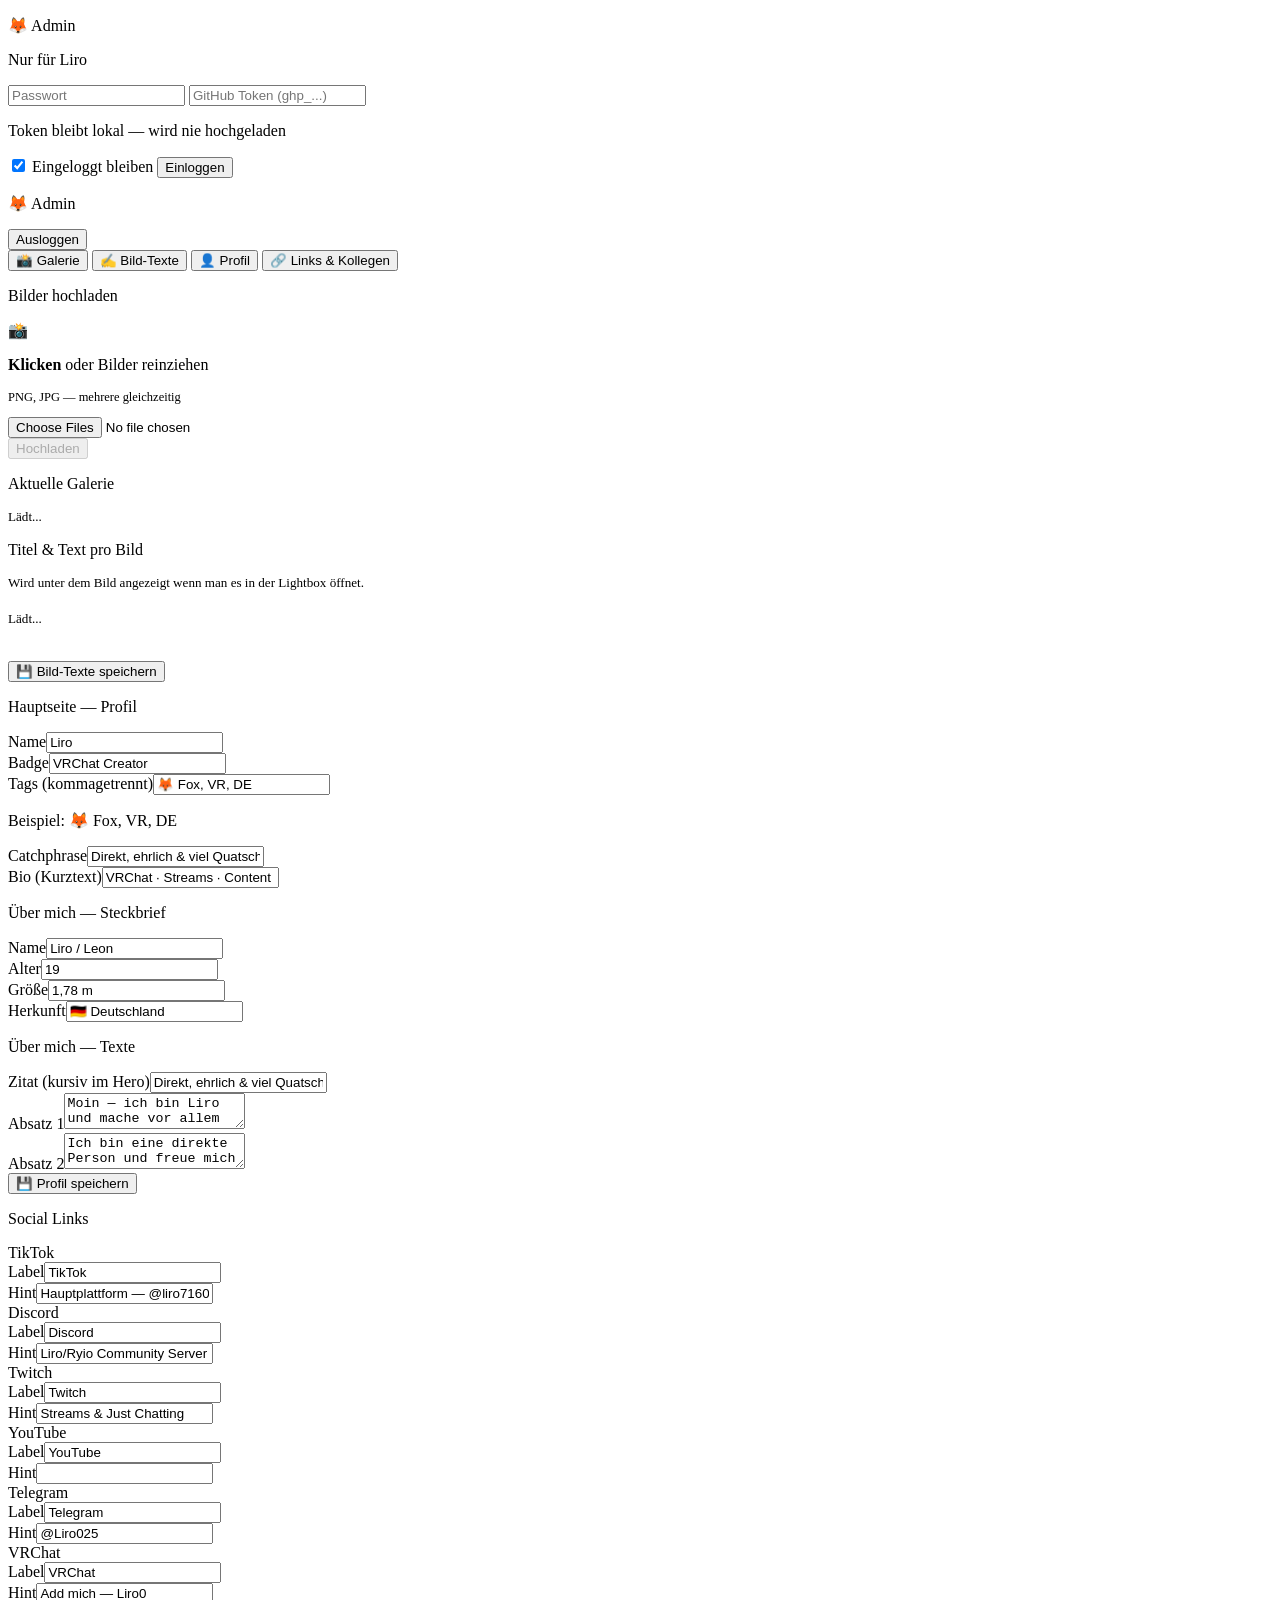
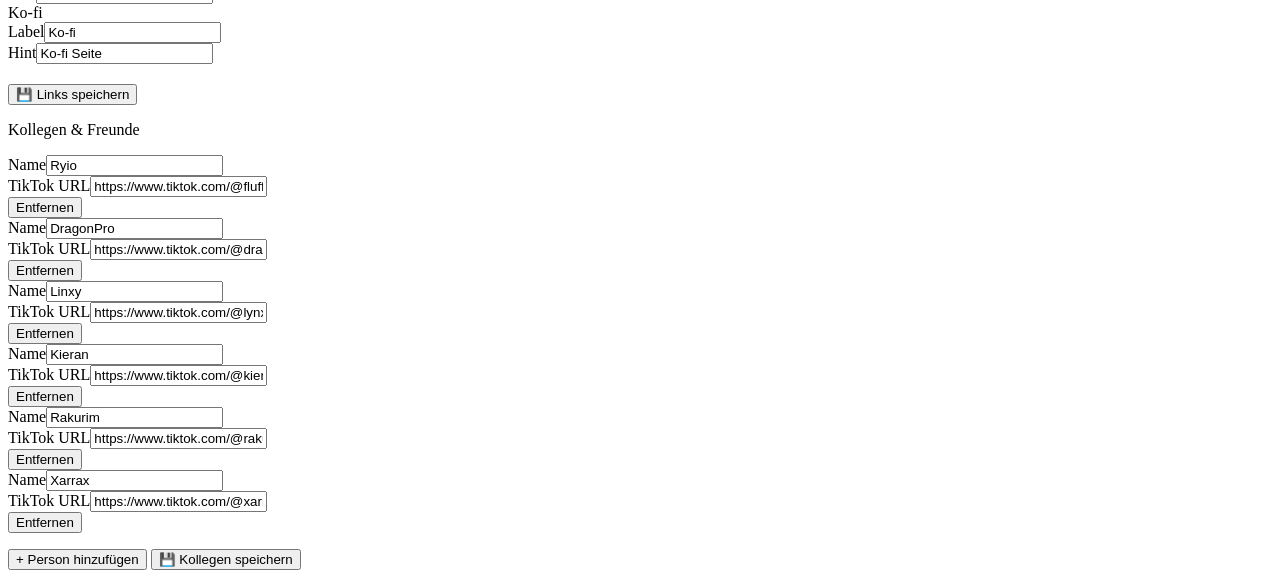
==== commit b02af294: "Update index.html" ====
--- a/admin/index.html
+++ b/admin/index.html
@@ -7,95 +7,7 @@
   <meta name="robots" content="noindex, nofollow">
   <link rel="preconnect" href="https://fonts.googleapis.com">
   <link href="https://fonts.googleapis.com/css2?family=Outfit:wght@400;500;600;700&display=swap" rel="stylesheet">
-  <style>
-    *, *::before, *::after { box-sizing: border-box; margin: 0; padding: 0; }
-    :root { --bg: #080808; --surface: rgba(255,255,255,0.05); --border: rgba(255,255,255,0.08); --text: #f4f4f5; --text-muted: #9ca3af; --radius: 16px; }
-    body { font-family: "Outfit", system-ui, sans-serif; background: var(--bg); background-image: radial-gradient(rgba(255,255,255,0.04) 1px, transparent 1px); background-size: 28px 28px; color: var(--text); min-height: 100dvh; display: flex; align-items: flex-start; justify-content: center; padding: 2rem 1.25rem 4rem; }
-    .login { width: 100%; max-width: 380px; text-align: center; margin-top: 20vh; }
-    .login__title { font-size: 1.75rem; font-weight: 700; margin-bottom: 0.35rem; }
-    .login__sub { font-size: 0.88rem; color: var(--text-muted); margin-bottom: 2rem; }
-    .input { width: 100%; padding: 0.85rem 1rem; background: var(--surface); border: 1px solid var(--border); border-radius: var(--radius); color: var(--text); font-family: inherit; font-size: 0.95rem; outline: none; margin-bottom: 0.65rem; transition: border-color 0.2s; }
-    .input:focus { border-color: rgba(255,255,255,0.3); }
-    .input__hint { font-size: 0.72rem; color: var(--text-muted); text-align: left; margin-top: -0.35rem; margin-bottom: 0.65rem; padding-left: 0.25rem; }
-    .remember-row { display: flex; align-items: center; gap: 0.5rem; margin-bottom: 1rem; font-size: 0.82rem; color: var(--text-muted); cursor: pointer; text-align: left; }
-    .remember-row input { width: auto; margin: 0; accent-color: white; cursor: pointer; }
-    .btn { display: inline-flex; align-items: center; justify-content: center; gap: 0.5rem; width: 100%; padding: 0.85rem 1rem; font-family: inherit; font-size: 0.95rem; font-weight: 600; color: #000; background: #fff; border: none; border-radius: var(--radius); cursor: pointer; transition: opacity 0.2s, transform 0.2s; }
-    .btn:hover { opacity: 0.9; transform: translateY(-2px); }
-    .btn:disabled { opacity: 0.4; cursor: not-allowed; transform: none; }
-    .btn--ghost { background: var(--surface); border: 1px solid var(--border); color: var(--text); width: auto; padding: 0.55rem 1rem; font-size: 0.82rem; }
-    .login__error { color: #ff6b6b; font-size: 0.82rem; margin-top: 0.65rem; display: none; }
-
-    .admin { display: none; width: 100%; max-width: 740px; }
-    .admin__header { display: flex; align-items: center; justify-content: space-between; margin-bottom: 1.5rem; }
-    .admin__title { font-size: 1.4rem; font-weight: 700; }
-
-    .tabs { display: flex; gap: 0; margin-bottom: 1.75rem; border-bottom: 1px solid var(--border); overflow-x: auto; scrollbar-width: none; }
-    .tabs::-webkit-scrollbar { display: none; }
-    .tab-btn { flex-shrink: 0; padding: 0.6rem 1rem; font-family: inherit; font-size: 0.82rem; font-weight: 600; color: var(--text-muted); background: none; border: none; border-bottom: 2px solid transparent; cursor: pointer; transition: color 0.2s, border-color 0.2s; margin-bottom: -1px; white-space: nowrap; }
-    .tab-btn.is-active { color: var(--text); border-bottom-color: white; }
-    .tab-panel { display: none; }
-    .tab-panel.is-active { display: block; }
-
-    .card { background: var(--surface); border: 1px solid var(--border); border-radius: var(--radius); padding: 1.5rem; margin-bottom: 1.25rem; }
-    .card__title { font-size: 0.68rem; font-weight: 600; letter-spacing: 0.12em; text-transform: uppercase; color: var(--text-muted); margin-bottom: 1rem; padding-bottom: 0.6rem; border-bottom: 1px solid var(--border); }
-
-    .field { margin-bottom: 1rem; }
-    .field:last-child { margin-bottom: 0; }
-    .field__label { font-size: 0.72rem; font-weight: 600; color: var(--text-muted); margin-bottom: 0.4rem; display: block; text-transform: uppercase; letter-spacing: 0.07em; }
-    .field__input, .field__textarea { width: 100%; padding: 0.75rem 0.9rem; background: rgba(255,255,255,0.04); border: 1px solid var(--border); border-radius: 10px; color: var(--text); font-family: inherit; font-size: 0.9rem; outline: none; transition: border-color 0.2s; }
-    .field__input:focus, .field__textarea:focus { border-color: rgba(255,255,255,0.3); }
-    .field__textarea { resize: vertical; min-height: 80px; line-height: 1.6; }
-    .field__hint { font-size: 0.7rem; color: var(--text-muted); margin-top: 0.3rem; }
-    .fields-2 { display: grid; grid-template-columns: 1fr 1fr; gap: 0.75rem; }
-    .fields-3 { display: grid; grid-template-columns: 1fr 1fr 1fr; gap: 0.75rem; }
-
-    /* Kollegen Editor */
-    .collab-editor { display: flex; flex-direction: column; gap: 0.75rem; }
-    .collab-row { display: grid; grid-template-columns: 1fr 1fr 1fr; gap: 0.65rem; align-items: end; background: rgba(255,255,255,0.03); border: 1px solid var(--border); border-radius: 12px; padding: 1rem; }
-    .collab-row__del { width: 100%; padding: 0.6rem; font-family: inherit; font-size: 0.78rem; font-weight: 600; color: #ff6b6b; background: rgba(255,107,107,0.08); border: 1px solid rgba(255,107,107,0.2); border-radius: 8px; cursor: pointer; transition: background 0.2s; }
-    .collab-row__del:hover { background: rgba(255,107,107,0.15); }
-    .add-collab-btn { display: flex; align-items: center; justify-content: center; gap: 0.4rem; width: 100%; padding: 0.75rem; font-family: inherit; font-size: 0.85rem; font-weight: 600; color: var(--text-muted); background: rgba(255,255,255,0.03); border: 1px dashed var(--border); border-radius: 12px; cursor: pointer; transition: border-color 0.2s, color 0.2s; margin-top: 0.5rem; }
-    .add-collab-btn:hover { border-color: rgba(255,255,255,0.25); color: var(--text); }
-
-    /* Links Editor */
-    .link-row { display: grid; grid-template-columns: 80px 1fr 1fr; gap: 0.65rem; align-items: end; background: rgba(255,255,255,0.03); border: 1px solid var(--border); border-radius: 12px; padding: 1rem; margin-bottom: 0.75rem; }
-    .link-platform { font-size: 0.78rem; font-weight: 700; color: var(--text-muted); padding-top: 0.5rem; }
-
-    /* Upload */
-    .upload-zone { border: 2px dashed var(--border); border-radius: 12px; padding: 2rem 1.5rem; text-align: center; cursor: pointer; transition: border-color 0.2s, background 0.2s; margin-bottom: 1rem; }
-    .upload-zone:hover, .upload-zone.drag-over { border-color: rgba(255,255,255,0.3); background: rgba(255,255,255,0.03); }
-    .upload-zone__icon { font-size: 1.75rem; margin-bottom: 0.4rem; }
-    .upload-zone__text { font-size: 0.88rem; color: var(--text-muted); }
-    .upload-zone__text strong { color: var(--text); }
-    #file-input { display: none; }
-    .preview-grid { display: grid; grid-template-columns: repeat(auto-fill, minmax(110px, 1fr)); gap: 0.65rem; margin-bottom: 1rem; }
-    .preview-item { position: relative; aspect-ratio: 4/3; border-radius: 10px; overflow: hidden; border: 1px solid var(--border); }
-    .preview-item img { width: 100%; height: 100%; object-fit: cover; display: block; }
-    .preview-item__remove { position: absolute; top: 4px; right: 4px; width: 22px; height: 22px; background: rgba(0,0,0,0.8); border: 1px solid rgba(255,255,255,0.2); border-radius: 50%; color: white; font-size: 0.8rem; cursor: pointer; display: flex; align-items: center; justify-content: center; }
-    .preview-item__name { position: absolute; bottom: 0; left: 0; right: 0; background: rgba(0,0,0,0.65); font-size: 0.6rem; padding: 3px 5px; color: var(--text-muted); white-space: nowrap; overflow: hidden; text-overflow: ellipsis; }
-    .current-grid { display: grid; grid-template-columns: repeat(auto-fill, minmax(100px, 1fr)); gap: 0.65rem; }
-    .current-item { position: relative; aspect-ratio: 4/3; border-radius: 10px; overflow: hidden; border: 1px solid var(--border); }
-    .current-item img { width: 100%; height: 100%; object-fit: cover; display: block; }
-    .current-item__label { position: absolute; bottom: 0; left: 0; right: 0; background: rgba(0,0,0,0.7); font-size: 0.62rem; padding: 3px 5px; color: var(--text-muted); text-align: center; }
-    .gallery-editor { display: flex; flex-direction: column; gap: 1rem; }
-    .gallery-editor-item { display: grid; grid-template-columns: 110px 1fr; gap: 1rem; align-items: start; background: rgba(255,255,255,0.03); border: 1px solid var(--border); border-radius: 12px; padding: 1rem; }
-    .gallery-editor-item__img { aspect-ratio: 4/3; border-radius: 8px; overflow: hidden; border: 1px solid var(--border); }
-    .gallery-editor-item__img img { width: 100%; height: 100%; object-fit: cover; display: block; }
-    .gallery-editor-item__fields { display: flex; flex-direction: column; gap: 0.6rem; }
-    .gallery-editor-item__name { font-size: 0.68rem; font-weight: 600; color: var(--text-muted); text-transform: uppercase; letter-spacing: 0.07em; }
-
-    .status { font-size: 0.82rem; padding: 0.65rem 0.85rem; border-radius: 10px; margin-top: 0.75rem; display: none; }
-    .status--success { background: rgba(74,222,128,0.1); border: 1px solid rgba(74,222,128,0.2); color: #4ade80; }
-    .status--error { background: rgba(255,107,107,0.1); border: 1px solid rgba(255,107,107,0.2); color: #ff6b6b; }
-    .status--loading { background: rgba(255,255,255,0.05); border: 1px solid var(--border); color: var(--text-muted); }
-    .progress-bar-wrap { height: 4px; background: rgba(255,255,255,0.08); border-radius: 99px; overflow: hidden; margin-top: 0.75rem; display: none; }
-    .progress-bar { height: 100%; background: white; border-radius: 99px; width: 0%; transition: width 0.3s ease; }
-
-    @media (max-width: 520px) {
-      .fields-2, .fields-3, .collab-row, .link-row { grid-template-columns: 1fr; }
-      .gallery-editor-item { grid-template-columns: 80px 1fr; }
-    }
-  </style>
+ <link rel="stylesheet" href="../style.css">
 </head>
 <body>
 
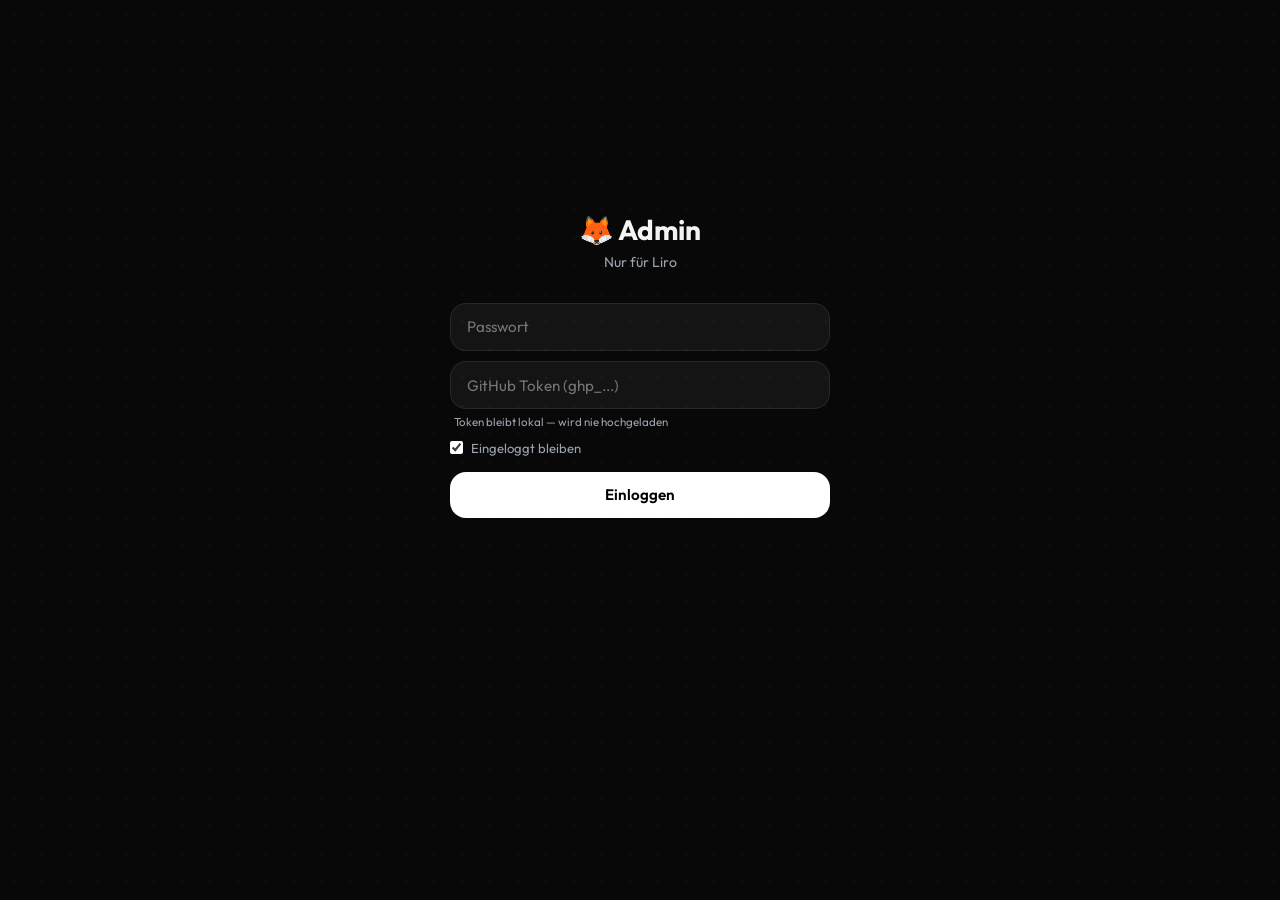
==== commit cbd8323a: "Update index.html" ====
--- a/admin/index.html
+++ b/admin/index.html
@@ -7,7 +7,7 @@
   <meta name="robots" content="noindex, nofollow">
   <link rel="preconnect" href="https://fonts.googleapis.com">
   <link href="https://fonts.googleapis.com/css2?family=Outfit:wght@400;500;600;700&display=swap" rel="stylesheet">
- <link rel="stylesheet" href="../style.css">
+<link rel="stylesheet" href="style.css">
 </head>
 <body>
 
--- a/admin/style.css
+++ b/admin/style.css
@@ -0,0 +1,87 @@
+ *, *::before, *::after { box-sizing: border-box; margin: 0; padding: 0; }
+    :root { --bg: #080808; --surface: rgba(255,255,255,0.05); --border: rgba(255,255,255,0.08); --text: #f4f4f5; --text-muted: #9ca3af; --radius: 16px; }
+    body { font-family: "Outfit", system-ui, sans-serif; background: var(--bg); background-image: radial-gradient(rgba(255,255,255,0.04) 1px, transparent 1px); background-size: 28px 28px; color: var(--text); min-height: 100dvh; display: flex; align-items: flex-start; justify-content: center; padding: 2rem 1.25rem 4rem; }
+    .login { width: 100%; max-width: 380px; text-align: center; margin-top: 20vh; }
+    .login__title { font-size: 1.75rem; font-weight: 700; margin-bottom: 0.35rem; }
+    .login__sub { font-size: 0.88rem; color: var(--text-muted); margin-bottom: 2rem; }
+    .input { width: 100%; padding: 0.85rem 1rem; background: var(--surface); border: 1px solid var(--border); border-radius: var(--radius); color: var(--text); font-family: inherit; font-size: 0.95rem; outline: none; margin-bottom: 0.65rem; transition: border-color 0.2s; }
+    .input:focus { border-color: rgba(255,255,255,0.3); }
+    .input__hint { font-size: 0.72rem; color: var(--text-muted); text-align: left; margin-top: -0.35rem; margin-bottom: 0.65rem; padding-left: 0.25rem; }
+    .remember-row { display: flex; align-items: center; gap: 0.5rem; margin-bottom: 1rem; font-size: 0.82rem; color: var(--text-muted); cursor: pointer; text-align: left; }
+    .remember-row input { width: auto; margin: 0; accent-color: white; cursor: pointer; }
+    .btn { display: inline-flex; align-items: center; justify-content: center; gap: 0.5rem; width: 100%; padding: 0.85rem 1rem; font-family: inherit; font-size: 0.95rem; font-weight: 600; color: #000; background: #fff; border: none; border-radius: var(--radius); cursor: pointer; transition: opacity 0.2s, transform 0.2s; }
+    .btn:hover { opacity: 0.9; transform: translateY(-2px); }
+    .btn:disabled { opacity: 0.4; cursor: not-allowed; transform: none; }
+    .btn--ghost { background: var(--surface); border: 1px solid var(--border); color: var(--text); width: auto; padding: 0.55rem 1rem; font-size: 0.82rem; }
+    .login__error { color: #ff6b6b; font-size: 0.82rem; margin-top: 0.65rem; display: none; }
+
+    .admin { display: none; width: 100%; max-width: 740px; }
+    .admin__header { display: flex; align-items: center; justify-content: space-between; margin-bottom: 1.5rem; }
+    .admin__title { font-size: 1.4rem; font-weight: 700; }
+
+    .tabs { display: flex; gap: 0; margin-bottom: 1.75rem; border-bottom: 1px solid var(--border); overflow-x: auto; scrollbar-width: none; }
+    .tabs::-webkit-scrollbar { display: none; }
+    .tab-btn { flex-shrink: 0; padding: 0.6rem 1rem; font-family: inherit; font-size: 0.82rem; font-weight: 600; color: var(--text-muted); background: none; border: none; border-bottom: 2px solid transparent; cursor: pointer; transition: color 0.2s, border-color 0.2s; margin-bottom: -1px; white-space: nowrap; }
+    .tab-btn.is-active { color: var(--text); border-bottom-color: white; }
+    .tab-panel { display: none; }
+    .tab-panel.is-active { display: block; }
+
+    .card { background: var(--surface); border: 1px solid var(--border); border-radius: var(--radius); padding: 1.5rem; margin-bottom: 1.25rem; }
+    .card__title { font-size: 0.68rem; font-weight: 600; letter-spacing: 0.12em; text-transform: uppercase; color: var(--text-muted); margin-bottom: 1rem; padding-bottom: 0.6rem; border-bottom: 1px solid var(--border); }
+
+    .field { margin-bottom: 1rem; }
+    .field:last-child { margin-bottom: 0; }
+    .field__label { font-size: 0.72rem; font-weight: 600; color: var(--text-muted); margin-bottom: 0.4rem; display: block; text-transform: uppercase; letter-spacing: 0.07em; }
+    .field__input, .field__textarea { width: 100%; padding: 0.75rem 0.9rem; background: rgba(255,255,255,0.04); border: 1px solid var(--border); border-radius: 10px; color: var(--text); font-family: inherit; font-size: 0.9rem; outline: none; transition: border-color 0.2s; }
+    .field__input:focus, .field__textarea:focus { border-color: rgba(255,255,255,0.3); }
+    .field__textarea { resize: vertical; min-height: 80px; line-height: 1.6; }
+    .field__hint { font-size: 0.7rem; color: var(--text-muted); margin-top: 0.3rem; }
+    .fields-2 { display: grid; grid-template-columns: 1fr 1fr; gap: 0.75rem; }
+    .fields-3 { display: grid; grid-template-columns: 1fr 1fr 1fr; gap: 0.75rem; }
+
+    /* Kollegen Editor */
+    .collab-editor { display: flex; flex-direction: column; gap: 0.75rem; }
+    .collab-row { display: grid; grid-template-columns: 1fr 1fr 1fr; gap: 0.65rem; align-items: end; background: rgba(255,255,255,0.03); border: 1px solid var(--border); border-radius: 12px; padding: 1rem; }
+    .collab-row__del { width: 100%; padding: 0.6rem; font-family: inherit; font-size: 0.78rem; font-weight: 600; color: #ff6b6b; background: rgba(255,107,107,0.08); border: 1px solid rgba(255,107,107,0.2); border-radius: 8px; cursor: pointer; transition: background 0.2s; }
+    .collab-row__del:hover { background: rgba(255,107,107,0.15); }
+    .add-collab-btn { display: flex; align-items: center; justify-content: center; gap: 0.4rem; width: 100%; padding: 0.75rem; font-family: inherit; font-size: 0.85rem; font-weight: 600; color: var(--text-muted); background: rgba(255,255,255,0.03); border: 1px dashed var(--border); border-radius: 12px; cursor: pointer; transition: border-color 0.2s, color 0.2s; margin-top: 0.5rem; }
+    .add-collab-btn:hover { border-color: rgba(255,255,255,0.25); color: var(--text); }
+
+    /* Links Editor */
+    .link-row { display: grid; grid-template-columns: 80px 1fr 1fr; gap: 0.65rem; align-items: end; background: rgba(255,255,255,0.03); border: 1px solid var(--border); border-radius: 12px; padding: 1rem; margin-bottom: 0.75rem; }
+    .link-platform { font-size: 0.78rem; font-weight: 700; color: var(--text-muted); padding-top: 0.5rem; }
+
+    /* Upload */
+    .upload-zone { border: 2px dashed var(--border); border-radius: 12px; padding: 2rem 1.5rem; text-align: center; cursor: pointer; transition: border-color 0.2s, background 0.2s; margin-bottom: 1rem; }
+    .upload-zone:hover, .upload-zone.drag-over { border-color: rgba(255,255,255,0.3); background: rgba(255,255,255,0.03); }
+    .upload-zone__icon { font-size: 1.75rem; margin-bottom: 0.4rem; }
+    .upload-zone__text { font-size: 0.88rem; color: var(--text-muted); }
+    .upload-zone__text strong { color: var(--text); }
+    #file-input { display: none; }
+    .preview-grid { display: grid; grid-template-columns: repeat(auto-fill, minmax(110px, 1fr)); gap: 0.65rem; margin-bottom: 1rem; }
+    .preview-item { position: relative; aspect-ratio: 4/3; border-radius: 10px; overflow: hidden; border: 1px solid var(--border); }
+    .preview-item img { width: 100%; height: 100%; object-fit: cover; display: block; }
+    .preview-item__remove { position: absolute; top: 4px; right: 4px; width: 22px; height: 22px; background: rgba(0,0,0,0.8); border: 1px solid rgba(255,255,255,0.2); border-radius: 50%; color: white; font-size: 0.8rem; cursor: pointer; display: flex; align-items: center; justify-content: center; }
+    .preview-item__name { position: absolute; bottom: 0; left: 0; right: 0; background: rgba(0,0,0,0.65); font-size: 0.6rem; padding: 3px 5px; color: var(--text-muted); white-space: nowrap; overflow: hidden; text-overflow: ellipsis; }
+    .current-grid { display: grid; grid-template-columns: repeat(auto-fill, minmax(100px, 1fr)); gap: 0.65rem; }
+    .current-item { position: relative; aspect-ratio: 4/3; border-radius: 10px; overflow: hidden; border: 1px solid var(--border); }
+    .current-item img { width: 100%; height: 100%; object-fit: cover; display: block; }
+    .current-item__label { position: absolute; bottom: 0; left: 0; right: 0; background: rgba(0,0,0,0.7); font-size: 0.62rem; padding: 3px 5px; color: var(--text-muted); text-align: center; }
+    .gallery-editor { display: flex; flex-direction: column; gap: 1rem; }
+    .gallery-editor-item { display: grid; grid-template-columns: 110px 1fr; gap: 1rem; align-items: start; background: rgba(255,255,255,0.03); border: 1px solid var(--border); border-radius: 12px; padding: 1rem; }
+    .gallery-editor-item__img { aspect-ratio: 4/3; border-radius: 8px; overflow: hidden; border: 1px solid var(--border); }
+    .gallery-editor-item__img img { width: 100%; height: 100%; object-fit: cover; display: block; }
+    .gallery-editor-item__fields { display: flex; flex-direction: column; gap: 0.6rem; }
+    .gallery-editor-item__name { font-size: 0.68rem; font-weight: 600; color: var(--text-muted); text-transform: uppercase; letter-spacing: 0.07em; }
+
+    .status { font-size: 0.82rem; padding: 0.65rem 0.85rem; border-radius: 10px; margin-top: 0.75rem; display: none; }
+    .status--success { background: rgba(74,222,128,0.1); border: 1px solid rgba(74,222,128,0.2); color: #4ade80; }
+    .status--error { background: rgba(255,107,107,0.1); border: 1px solid rgba(255,107,107,0.2); color: #ff6b6b; }
+    .status--loading { background: rgba(255,255,255,0.05); border: 1px solid var(--border); color: var(--text-muted); }
+    .progress-bar-wrap { height: 4px; background: rgba(255,255,255,0.08); border-radius: 99px; overflow: hidden; margin-top: 0.75rem; display: none; }
+    .progress-bar { height: 100%; background: white; border-radius: 99px; width: 0%; transition: width 0.3s ease; }
+
+    @media (max-width: 520px) {
+      .fields-2, .fields-3, .collab-row, .link-row { grid-template-columns: 1fr; }
+      .gallery-editor-item { grid-template-columns: 80px 1fr; }
+    }
